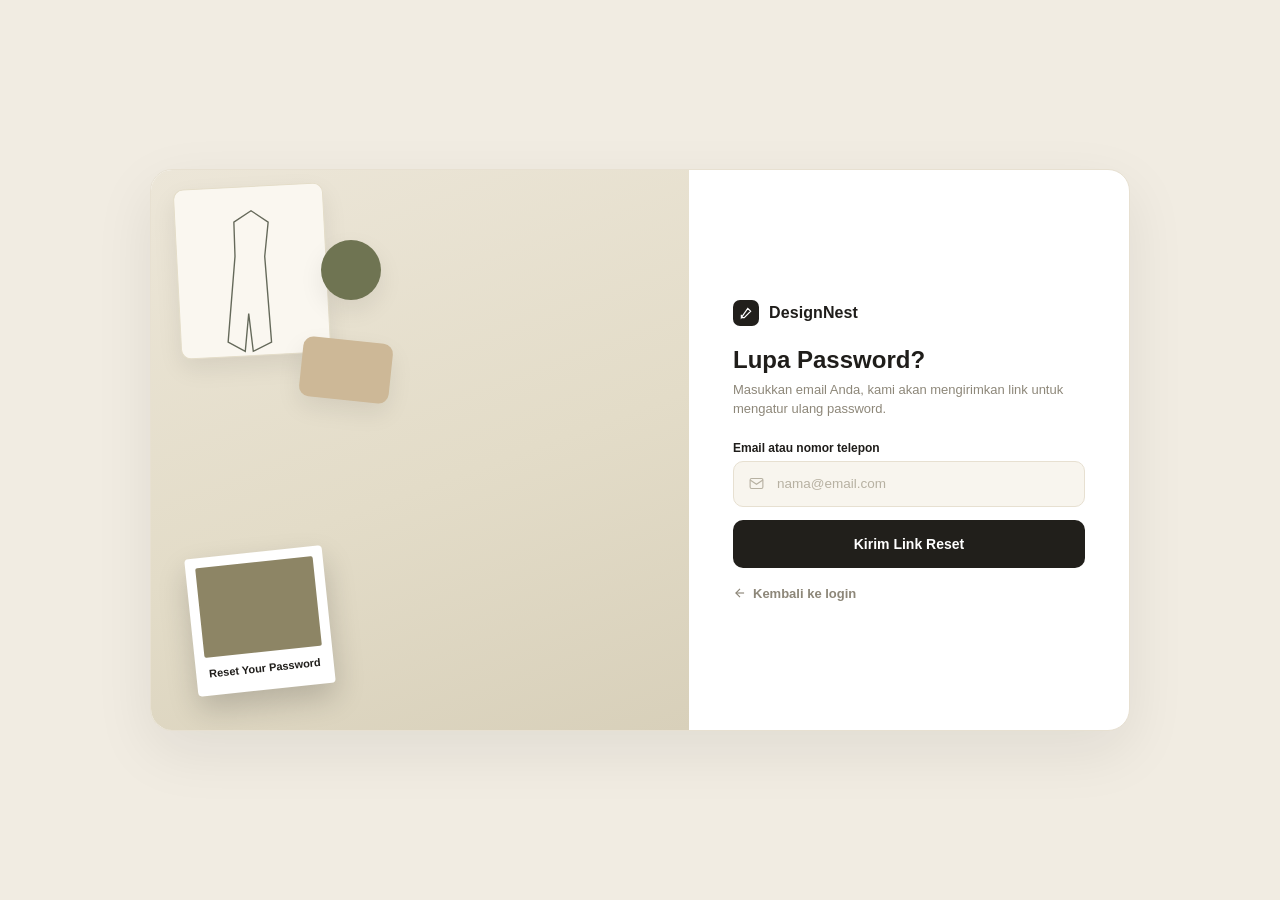
==== forgot-password.html @ d2ca40c4 "Add DesignNest auth prototype (desktop & mobile, 8 pages)" ====
<!DOCTYPE html>
<html lang="id">
<head>
<meta charset="UTF-8" />
<title>DesignNest – Lupa Password</title>
<meta name="viewport" content="width=device-width, initial-scale=1.0" />
<link rel="stylesheet" href="assets/style.css" />
</head>
<body>

<div class="page-center">
  <div class="auth-shell">
    <div class="auth-shell-inner">

      <!-- LEFT: moodboard image panel -->
      <div class="auth-panel-image">
        <div class="moodboard">
          <div class="swatch sw-paper" style="width:150px;height:170px;top:16px;left:26px;transform:rotate(-3deg);"></div>
          <div class="swatch sw-olive" style="width:60px;height:60px;top:70px;left:170px;border-radius:50%;"></div>
          <div class="swatch sw-tan" style="width:90px;height:60px;top:170px;left:150px;transform:rotate(6deg);"></div>
          <svg class="sketch-svg" style="top:35px;left:40px;width:120px;height:160px;" viewBox="0 0 100 140" fill="none" stroke="#4b5140" stroke-width="1.2">
            <path d="M35 15 L50 5 L65 15 L62 45 L68 120 L52 128 L48 95 L45 128 L30 120 L36 45 Z"/>
          </svg>

          <div class="polaroid" style="bottom:40px;left:40px;transform:rotate(-6deg);">
            <div class="polaroid-img" style="background:#8d8565;"></div>
            Reset Your Password
          </div>
        </div>
      </div>

      <!-- RIGHT: form panel -->
      <div class="auth-panel-form">
        <div class="logo">
          <span class="logo-mark">
            <svg viewBox="0 0 24 24" fill="none" stroke="#fff" stroke-width="2"><path d="M4 20L15 4l5 5-11 11H4v-5z"/></svg>
          </span>
          DesignNest
        </div>

        <h1 class="form-heading">Lupa Password?</h1>
        <p class="form-subtext">Masukkan email Anda, kami akan mengirimkan link untuk mengatur ulang password.</p>

        <div class="field">
          <label>Email atau nomor telepon</label>
          <div class="input-wrap">
            <svg class="icon-left" viewBox="0 0 24 24" fill="none" stroke="currentColor" stroke-width="1.6"><rect x="3" y="5" width="18" height="14" rx="2"/><path d="M3 7l9 6 9-6"/></svg>
            <input type="text" placeholder="nama@email.com" />
          </div>
        </div>

        <button class="btn btn-primary">Kirim Link Reset</button>

        <a href="login.html" class="back-link">
          <svg viewBox="0 0 24 24" fill="none" stroke="currentColor" stroke-width="2"><path d="M19 12H5"/><path d="M12 19l-7-7 7-7"/></svg>
          Kembali ke login
        </a>
      </div>
    </div>
  </div>
</div>

</body>
</html>
---- assets/style.css ----
/* ====================================================
   DesignNest – Auth Prototype
   Shared styles for desktop & mobile pages
   ==================================================== */

:root {
  --bg-page: #f1ece2;
  --card-bg: #ffffff;
  --text-dark: #1f1d1a;
  --text-muted: #8d8779;
  --text-faint: #b7b1a2;
  --border: #e7e0d1;
  --input-bg: #f8f5ee;
  --accent-dark: #211f1b;
  --accent-olive: #6b7257;
  --accent-olive-dark: #4b5140;
  --accent-tan: #c9b79c;
  --accent-cream: #e9e2d2;
  --danger-soft: #d9cdb8;
  --radius-lg: 22px;
  --radius-md: 14px;
  --radius-sm: 10px;
  --font: "Inter", -apple-system, BlinkMacSystemFont, "Segoe UI", Roboto, Helvetica, Arial, sans-serif;
}

* { box-sizing: border-box; }

html, body {
  margin: 0;
  padding: 0;
  font-family: var(--font);
  background: var(--bg-page);
  color: var(--text-dark);
  -webkit-font-smoothing: antialiased;
}

a { color: inherit; text-decoration: none; }

/* ---------------- Logo ---------------- */
.logo {
  display: flex;
  align-items: center;
  gap: 10px;
  font-weight: 700;
  font-size: 16px;
  letter-spacing: 0.1px;
  color: var(--text-dark);
}
.logo-mark {
  width: 26px;
  height: 26px;
  border-radius: 7px;
  background: var(--accent-dark);
  display: flex;
  align-items: center;
  justify-content: center;
  flex-shrink: 0;
}
.logo-mark svg { width: 14px; height: 14px; }

/* ---------------- Buttons ---------------- */
.btn {
  display: flex;
  align-items: center;
  justify-content: center;
  gap: 10px;
  width: 100%;
  height: 48px;
  border-radius: var(--radius-sm);
  font-size: 14px;
  font-weight: 600;
  cursor: pointer;
  border: 1px solid transparent;
  font-family: var(--font);
}
.btn-primary {
  background: var(--accent-dark);
  color: #ffffff;
}
.btn-outline {
  background: #ffffff;
  color: var(--text-dark);
  border: 1px solid var(--border);
  font-weight: 500;
}
.btn-outline svg { width: 17px; height: 17px; }

/* ---------------- Form elements ---------------- */
.field { margin-bottom: 13px; }
.field label {
  display: block;
  font-size: 12px;
  font-weight: 600;
  color: var(--text-dark);
  margin-bottom: 6px;
}
.input-wrap {
  position: relative;
  display: flex;
  align-items: center;
  background: var(--input-bg);
  border: 1px solid var(--border);
  border-radius: var(--radius-sm);
  height: 46px;
  padding: 0 14px;
}
.input-wrap .icon-left {
  width: 17px; height: 17px; flex-shrink: 0; color: var(--text-faint); margin-right: 10px;
}
.input-wrap input, .input-wrap select {
  border: none;
  background: transparent;
  outline: none;
  width: 100%;
  height: 100%;
  font-size: 13.5px;
  color: var(--text-dark);
  font-family: var(--font);
  appearance: none;
}
.input-wrap input::placeholder { color: var(--text-faint); }
.input-wrap .icon-right {
  width: 17px; height: 17px; flex-shrink: 0; color: var(--text-faint); margin-left: 8px; cursor: pointer;
}
select { color: var(--text-faint); cursor: pointer; }

.row-between {
  display: flex;
  align-items: center;
  justify-content: space-between;
  margin: 4px 0 16px;
  font-size: 12.5px;
}
.checkbox-line {
  display: flex;
  align-items: center;
  gap: 7px;
  color: var(--text-muted);
}
.checkbox-line input { width: 14px; height: 14px; accent-color: var(--accent-dark); }
.link-muted { color: var(--text-muted); font-weight: 500; }
.link-strong { color: var(--text-dark); font-weight: 700; }

.divider {
  display: flex;
  align-items: center;
  gap: 10px;
  margin: 16px 0;
  color: var(--text-faint);
  font-size: 12px;
}
.divider::before, .divider::after {
  content: "";
  flex: 1;
  height: 1px;
  background: var(--border);
}

.social-stack { display: flex; flex-direction: column; gap: 10px; }

.footer-note {
  text-align: center;
  margin-top: 18px;
  font-size: 13px;
  color: var(--text-muted);
}

.section-label {
  font-size: 12px;
  font-weight: 700;
  color: var(--text-dark);
  margin: 18px 0 10px;
  padding-top: 14px;
  border-top: 1px dashed var(--border);
}

.back-link {
  display: inline-flex;
  align-items: center;
  gap: 6px;
  font-size: 13px;
  color: var(--text-muted);
  font-weight: 600;
  margin-top: 18px;
}
.back-link svg { width: 14px; height: 14px; }

/* ---------------- Headings ---------------- */
.form-heading {
  font-size: 24px;
  font-weight: 700;
  margin: 20px 0 6px;
  color: var(--text-dark);
}
.form-subtext {
  font-size: 13px;
  color: var(--text-muted);
  margin: 0 0 22px;
  line-height: 1.5;
}

/* ================================================
   DESKTOP AUTH SHELL
   ================================================ */
.page-center {
  min-height: 100vh;
  display: flex;
  align-items: center;
  justify-content: center;
  padding: 40px 20px;
}

.auth-shell {
  width: 980px;
  background: #ffffff;
  border-radius: var(--radius-lg);
  border: 1px solid var(--border);
  overflow: hidden;
  box-shadow: 0 20px 60px rgba(31, 29, 26, 0.08);
}

.auth-shell-inner {
  display: flex;
  min-height: 560px;
}

.auth-panel-form {
  width: 440px;
  flex-shrink: 0;
  padding: 36px 44px;
  display: flex;
  flex-direction: column;
  justify-content: center;
}

.auth-panel-image {
  flex: 1;
  position: relative;
  background: linear-gradient(160deg, #ece6d8 0%, #e3dcc8 55%, #d8d0ba 100%);
  overflow: hidden;
  padding: 32px;
  display: flex;
  flex-direction: column;
  justify-content: flex-end;
}

.trust-bar {
  display: flex;
  border-top: 1px solid var(--border);
}
.trust-item {
  flex: 1;
  display: flex;
  align-items: center;
  gap: 8px;
  padding: 16px 20px;
  font-size: 11.5px;
  font-weight: 600;
  color: var(--text-muted);
  border-right: 1px solid var(--border);
}
.trust-item:last-child { border-right: none; }
.trust-item svg { width: 16px; height: 16px; color: var(--accent-olive-dark); flex-shrink: 0; }

/* ---- moodboard decorative illustration ---- */
.moodboard { position: absolute; inset: 0; }
.swatch {
  position: absolute;
  border-radius: 10px;
  box-shadow: 0 10px 24px rgba(0,0,0,0.08);
}
.sw-olive { background: #6f7452; }
.sw-tan { background: #cdb897; }
.sw-charcoal { background: #30302a; }
.sw-cream { background: #f1ebdc; border: 1px solid #e0d8c3; }
.sw-paper {
  background: #faf7f0;
  border: 1px solid #e4ddc9;
}

.sketch-svg { position: absolute; opacity: 0.85; }

.polaroid {
  position: absolute;
  background: #ffffff;
  padding: 10px 10px 16px;
  border-radius: 4px;
  box-shadow: 0 14px 30px rgba(0,0,0,0.18);
  text-align: center;
  font-size: 11px;
  font-weight: 700;
  color: var(--text-dark);
}
.polaroid .polaroid-img {
  width: 118px;
  height: 90px;
  border-radius: 2px;
  margin-bottom: 10px;
}

.image-copy {
  position: relative;
  z-index: 2;
}
.image-copy h1 {
  font-size: 30px;
  line-height: 1.15;
  font-weight: 700;
  color: var(--text-dark);
  margin: 0 0 10px;
  max-width: 280px;
}
.image-copy p {
  font-size: 13px;
  color: #585345;
  max-width: 300px;
  line-height: 1.55;
  margin: 0;
}
.image-copy.align-bottom-right { text-align: right; margin-left: auto; }
.image-copy.align-bottom-right h1 { margin-left: auto; }
.image-copy.align-bottom-right p { margin-left: auto; }

/* ================================================
   MOBILE PHONE FRAME
   ================================================ */
.phone-wrap {
  min-height: 100vh;
  display: flex;
  align-items: center;
  justify-content: center;
  padding: 30px;
}
.phone-frame {
  width: 375px;
  background: #ffffff;
  border-radius: 36px;
  border: 1px solid var(--border);
  box-shadow: 0 24px 60px rgba(31,29,26,0.12);
  overflow: hidden;
}
.status-bar {
  display: flex;
  align-items: center;
  justify-content: space-between;
  padding: 14px 22px 6px;
  font-size: 13px;
  font-weight: 600;
  color: var(--text-dark);
}
.status-icons { display: flex; align-items: center; gap: 5px; }
.status-icons svg { width: 16px; height: 11px; }

.phone-logo-row { padding: 6px 22px 0; }

.phone-image-banner {
  position: relative;
  height: 148px;
  margin: 14px 22px 0;
  border-radius: var(--radius-md);
  overflow: hidden;
  background: linear-gradient(160deg, #ece6d8 0%, #e3dcc8 55%, #d8d0ba 100%);
}
.phone-image-banner .image-copy { padding: 14px; }
.phone-image-banner .image-copy h1 { font-size: 17px; max-width: 200px; margin-bottom: 4px; }
.phone-image-banner .image-copy p { font-size: 10.5px; max-width: 190px; line-height: 1.4; }

.phone-form {
  padding: 18px 22px 26px;
}
.phone-form .form-heading { font-size: 19px; margin-top: 6px; }
.phone-form .form-subtext { font-size: 11.5px; margin-bottom: 16px; }
.phone-form .field { margin-bottom: 10px; }
.phone-form .input-wrap { height: 42px; }
.phone-form .btn { height: 44px; font-size: 13px; }
.phone-form .footer-note { font-size: 12px; margin-top: 14px; }

/* gallery index page */
.gallery {
  max-width: 1200px;
  margin: 0 auto;
  padding: 50px 24px 80px;
}
.gallery h1 { font-size: 28px; margin-bottom: 6px; }
.gallery p.lead { color: var(--text-muted); margin-bottom: 32px; font-size: 14px; }
.gallery-grid {
  display: grid;
  grid-template-columns: repeat(auto-fill, minmax(220px, 1fr));
  gap: 18px;
}
.gallery-card {
  border: 1px solid var(--border);
  border-radius: var(--radius-md);
  background: #fff;
  padding: 20px;
  display: flex;
  flex-direction: column;
  gap: 8px;
}
.gallery-card .tag {
  font-size: 11px;
  font-weight: 700;
  color: var(--accent-olive-dark);
  text-transform: uppercase;
  letter-spacing: 0.04em;
}
.gallery-card h3 { margin: 0; font-size: 16px; }
.gallery-card a.open {
  margin-top: 10px;
  font-size: 13px;
  font-weight: 700;
  color: #fff;
  background: var(--accent-dark);
  padding: 9px 0;
  border-radius: 8px;
  text-align: center;
}
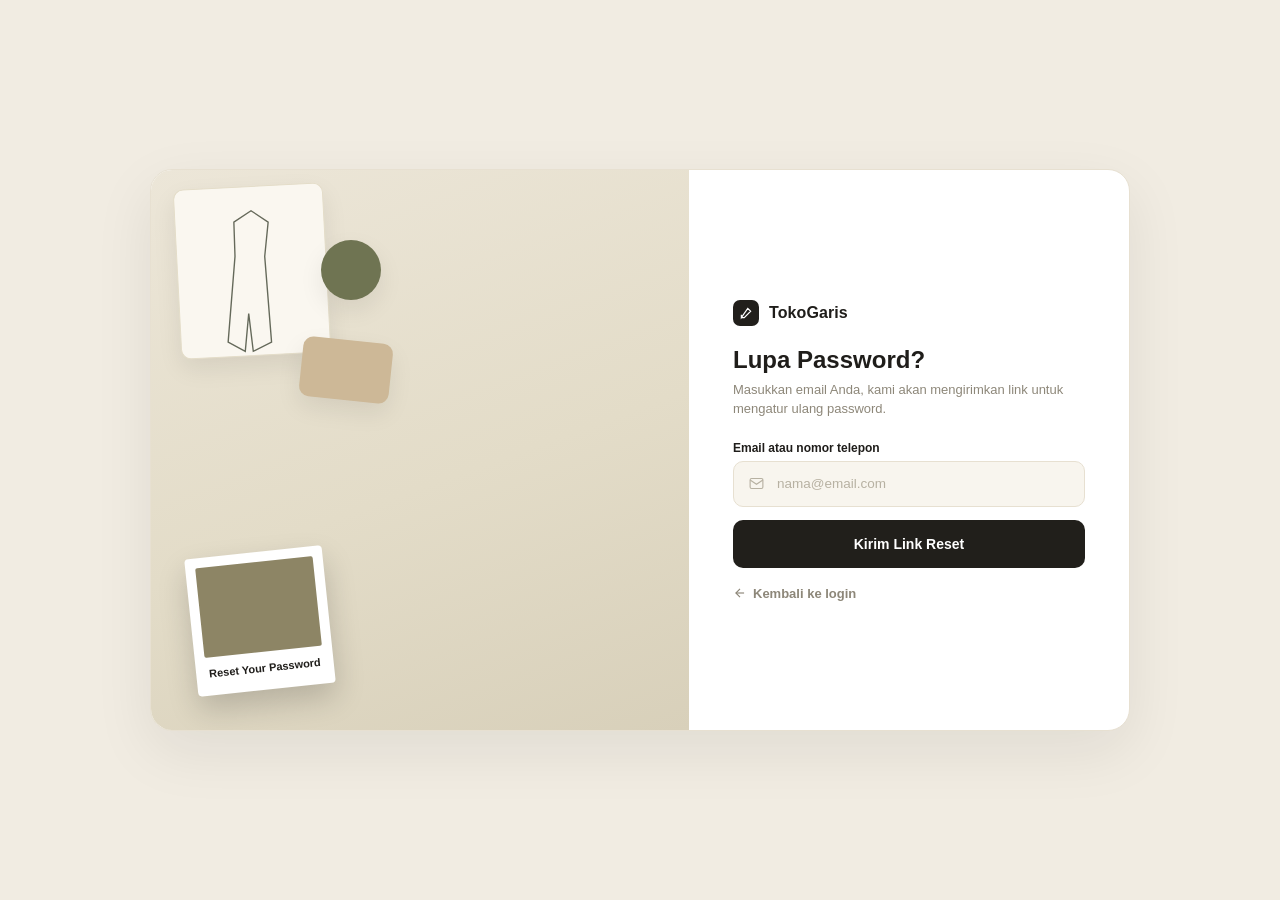
==== commit 7a4a77dc: "Rename brand from DesignNest to TokoGaris" ====
--- a/forgot-password.html
+++ b/forgot-password.html
@@ -2,7 +2,7 @@
 <html lang="id">
 <head>
 <meta charset="UTF-8" />
-<title>DesignNest – Lupa Password</title>
+<title>TokoGaris – Lupa Password</title>
 <meta name="viewport" content="width=device-width, initial-scale=1.0" />
 <link rel="stylesheet" href="assets/style.css" />
 </head>
@@ -35,7 +35,7 @@
           <span class="logo-mark">
             <svg viewBox="0 0 24 24" fill="none" stroke="#fff" stroke-width="2"><path d="M4 20L15 4l5 5-11 11H4v-5z"/></svg>
           </span>
-          DesignNest
+          TokoGaris
         </div>
 
         <h1 class="form-heading">Lupa Password?</h1>
--- a/assets/style.css
+++ b/assets/style.css
@@ -322,6 +322,62 @@
 .image-copy.align-bottom-right p { margin-left: auto; }
 
 /* ================================================
+   TABLET / iPAD RESPONSIVE
+   Covers iPad mini/standard/Air/Pro, portrait + landscape
+   (CSS viewport widths roughly 744px–1194px)
+   ================================================ */
+@media (max-width: 1100px) {
+  .page-center { padding: 28px 20px; }
+
+  .auth-shell {
+    width: 100%;
+    max-width: 860px;
+  }
+
+  .auth-shell-inner { min-height: 0; }
+
+  .auth-panel-form {
+    width: 380px;
+    padding: 32px 34px;
+  }
+
+  .auth-panel-image { padding: 24px; }
+
+  .image-copy h1 { font-size: 25px; max-width: 230px; }
+  .image-copy p { font-size: 12.5px; max-width: 250px; }
+
+  .trust-item {
+    font-size: 10.5px;
+    padding: 14px 12px;
+    gap: 6px;
+  }
+  .trust-item svg { width: 14px; height: 14px; }
+}
+
+/* Narrower tablets in portrait (e.g. iPad mini 768px, split-view) —
+   still two columns but tighter form panel */
+@media (max-width: 820px) {
+  .auth-panel-form { width: 340px; padding: 28px 26px; }
+  .image-copy h1 { font-size: 21px; max-width: 190px; }
+  .image-copy p { font-size: 12px; max-width: 210px; }
+}
+
+/* Fallback: true phone-width viewports loading a desktop page directly
+   (dedicated mobile-*.html pages are unaffected by this) */
+@media (max-width: 700px) {
+  .auth-shell { max-width: 440px; }
+  .auth-shell-inner { flex-direction: column; }
+  .auth-panel-image {
+    min-height: 220px;
+    padding: 20px;
+  }
+  .auth-panel-form { width: 100%; padding: 28px 24px; }
+  .trust-bar { flex-direction: column; }
+  .trust-item { border-right: none; border-bottom: 1px solid var(--border); }
+  .trust-item:last-child { border-bottom: none; }
+}
+
+/* ================================================
    MOBILE PHONE FRAME
    ================================================ */
 .phone-wrap {
